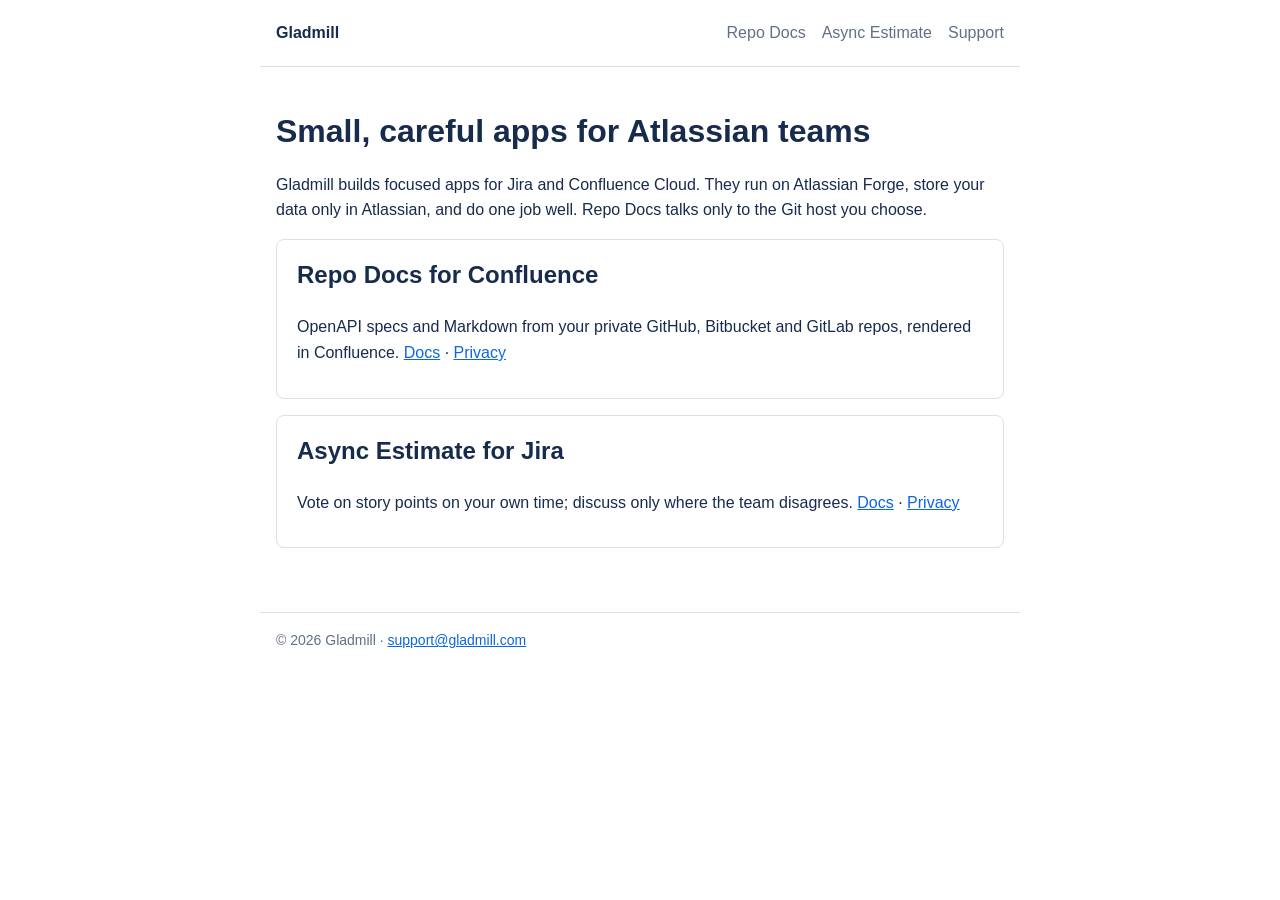
==== index.html @ 4dc609aa "Gladmill site: home, support, Repo Docs and Async Estimate docs + privacy Built from AlexanderLundin" ====
<!doctype html>
<html lang="en"><head><meta charset="utf-8"><meta name="viewport" content="width=device-width, initial-scale=1"><title>Gladmill</title><link rel="stylesheet" href="style.css"></head><body>
<header><a href="index.html">Gladmill</a><nav><a href="repo-docs/index.html">Repo Docs</a><a href="async-estimate/index.html">Async Estimate</a><a href="support.html">Support</a></nav></header>
<main>
<h1>Small, careful apps for Atlassian teams</h1>
<p>Gladmill builds focused apps for Jira and Confluence Cloud. They run on Atlassian Forge, store your data only in Atlassian, and do one job well. Repo Docs talks only to the Git host you choose.</p>
<div class="card"><h2 style="margin-top:0">Repo Docs for Confluence</h2><p>OpenAPI specs and Markdown from your private GitHub, Bitbucket and GitLab repos, rendered in Confluence. <a href="repo-docs/index.html">Docs</a> · <a href="repo-docs/privacy.html">Privacy</a></p></div>
<div class="card"><h2 style="margin-top:0">Async Estimate for Jira</h2><p>Vote on story points on your own time; discuss only where the team disagrees. <a href="async-estimate/index.html">Docs</a> · <a href="async-estimate/privacy.html">Privacy</a></p></div>
</main>
<footer>© 2026 Gladmill · <a href="mailto:support@gladmill.com">support@gladmill.com</a></footer>
</body></html>
---- style.css ----
:root { --fg: #172b4d; --muted: #626f86; --bg: #ffffff; --accent: #0c66e4; --line: #dcdfe4; --soft: #f7f8f9; }
@media (prefers-color-scheme: dark) { :root { --fg: #dee4ea; --muted: #9fadbc; --bg: #1d2125; --accent: #579dff; --line: #2c333a; --soft: #22272b; } }
* { box-sizing: border-box; }
body { margin: 0; overflow-wrap: break-word; background: var(--bg); color: var(--fg); font: 16px/1.6 -apple-system, BlinkMacSystemFont, "Segoe UI", Roboto, sans-serif; }
header, main, footer { max-width: 760px; margin: 0 auto; padding: 0 16px; }
header { display: flex; flex-wrap: wrap; gap: 8px 16px; justify-content: space-between; align-items: center; padding-top: 20px; padding-bottom: 20px; border-bottom: 1px solid var(--line); }
header a { color: var(--fg); text-decoration: none; font-weight: 700; }
nav { display: flex; flex-wrap: wrap; gap: 4px 16px; }
nav a { font-weight: 400; color: var(--muted); }
main { padding-top: 24px; padding-bottom: 48px; }
h1 { font-size: 32px; line-height: 1.2; } h2 { margin-top: 32px; }
a { color: var(--accent); }
code { overflow-wrap: anywhere; background: var(--soft); padding: 1px 5px; border-radius: 3px; font-size: 14px; }
.card { border: 1px solid var(--line); border-radius: 8px; padding: 16px 20px; margin: 16px 0; }
.muted { color: var(--muted); }
footer { border-top: 1px solid var(--line); padding-top: 16px; padding-bottom: 32px; color: var(--muted); font-size: 14px; }
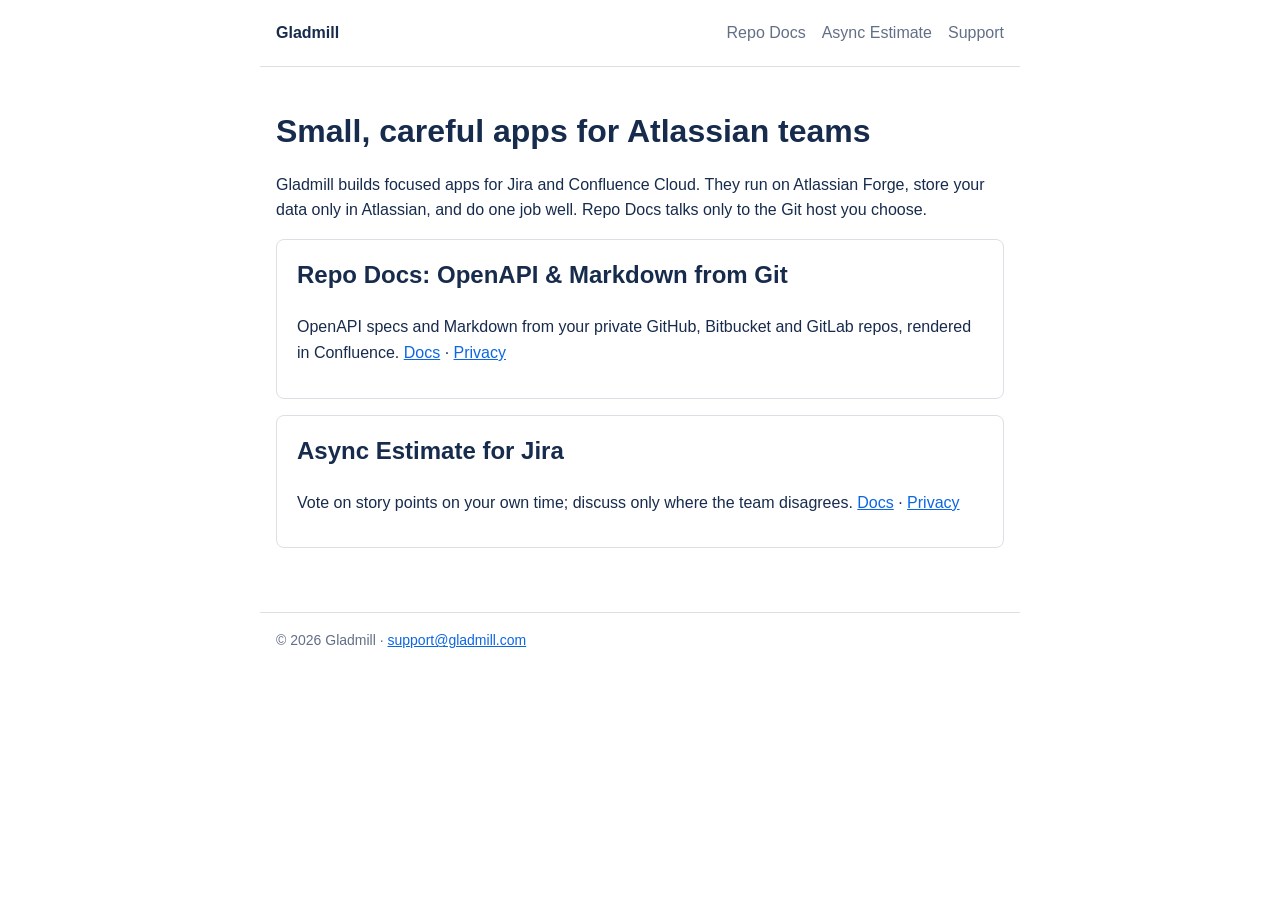
==== commit abc868ba: "Rename Repo Docs app to Repo Docs: OpenAPI & Markdown from Git Built from bench projects/marketplace" ====
--- a/index.html
+++ b/index.html
@@ -4,7 +4,7 @@
 <main>
 <h1>Small, careful apps for Atlassian teams</h1>
 <p>Gladmill builds focused apps for Jira and Confluence Cloud. They run on Atlassian Forge, store your data only in Atlassian, and do one job well. Repo Docs talks only to the Git host you choose.</p>
-<div class="card"><h2 style="margin-top:0">Repo Docs for Confluence</h2><p>OpenAPI specs and Markdown from your private GitHub, Bitbucket and GitLab repos, rendered in Confluence. <a href="repo-docs/index.html">Docs</a> · <a href="repo-docs/privacy.html">Privacy</a></p></div>
+<div class="card"><h2 style="margin-top:0">Repo Docs: OpenAPI &amp; Markdown from Git</h2><p>OpenAPI specs and Markdown from your private GitHub, Bitbucket and GitLab repos, rendered in Confluence. <a href="repo-docs/index.html">Docs</a> · <a href="repo-docs/privacy.html">Privacy</a></p></div>
 <div class="card"><h2 style="margin-top:0">Async Estimate for Jira</h2><p>Vote on story points on your own time; discuss only where the team disagrees. <a href="async-estimate/index.html">Docs</a> · <a href="async-estimate/privacy.html">Privacy</a></p></div>
 </main>
 <footer>© 2026 Gladmill · <a href="mailto:support@gladmill.com">support@gladmill.com</a></footer>
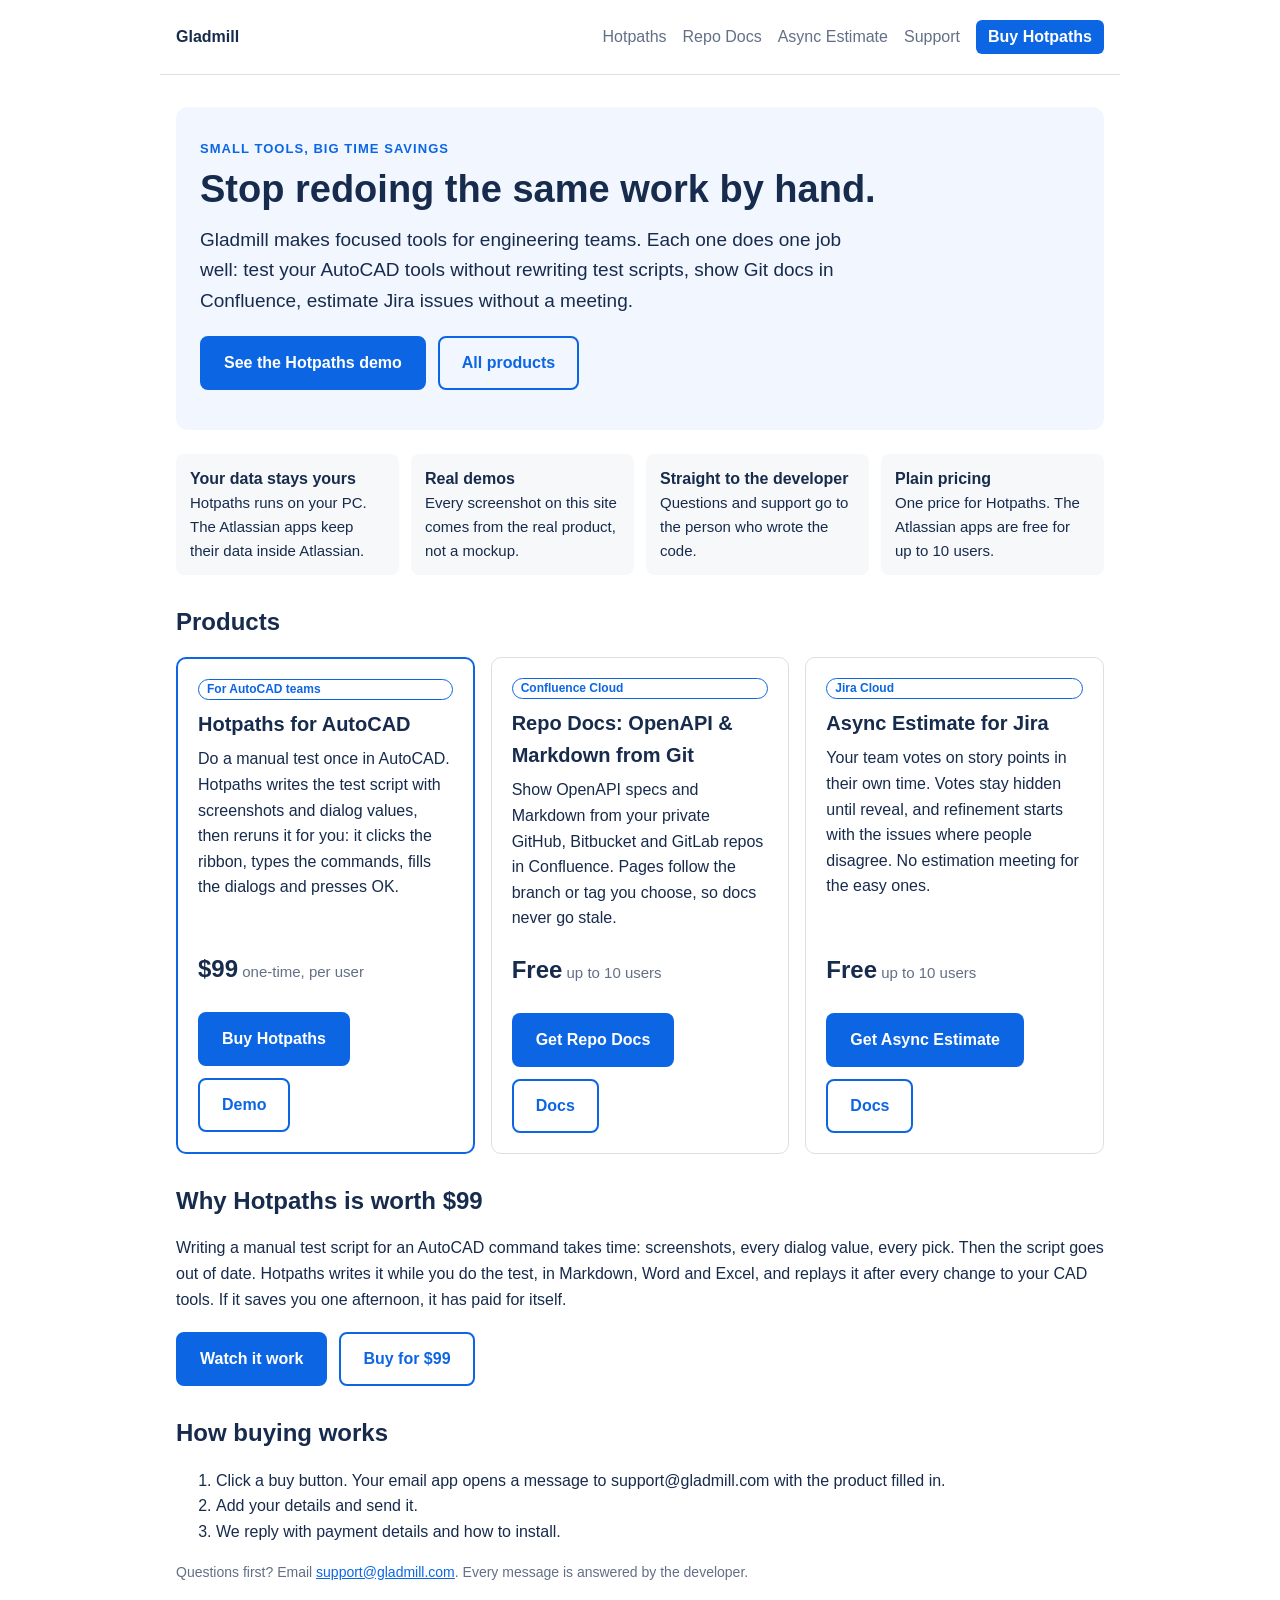
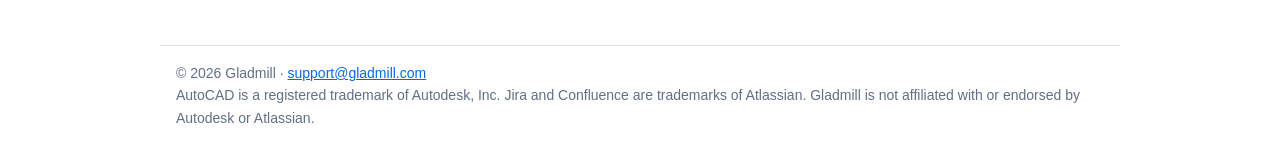
==== commit 713793eb: "Sales funnel: Hotpaths page ($99), buy buttons, sample test script (bench #88) Co-Authored-By: Claud" ====
--- a/index.html
+++ b/index.html
@@ -1,11 +1,65 @@
 <!doctype html>
-<html lang="en"><head><meta charset="utf-8"><meta name="viewport" content="width=device-width, initial-scale=1"><title>Gladmill</title><link rel="stylesheet" href="style.css"></head><body>
-<header><a href="index.html">Gladmill</a><nav><a href="repo-docs/index.html">Repo Docs</a><a href="async-estimate/index.html">Async Estimate</a><a href="support.html">Support</a></nav></header>
+<html lang="en"><head><meta charset="utf-8"><meta name="viewport" content="width=device-width, initial-scale=1"><title>Gladmill: tools that take the busywork out of engineering</title>
+<meta name="description" content="Hotpaths records a manual AutoCAD test once and turns it into a test script and a one-click rerun. Plus focused apps for Jira and Confluence Cloud.">
+<link rel="stylesheet" href="style.css"></head><body>
+<header><a href="index.html">Gladmill</a><nav><a href="hotpaths/index.html">Hotpaths</a><a href="repo-docs/index.html">Repo Docs</a><a href="async-estimate/index.html">Async Estimate</a><a href="support.html">Support</a><a class="nav-buy" href="hotpaths/index.html#buy">Buy Hotpaths</a></nav></header>
 <main>
-<h1>Small, careful apps for Atlassian teams</h1>
-<p>Gladmill builds focused apps for Jira and Confluence Cloud. They run on Atlassian Forge, store your data only in Atlassian, and do one job well. Repo Docs talks only to the Git host you choose.</p>
-<div class="card"><h2 style="margin-top:0">Repo Docs: OpenAPI &amp; Markdown from Git</h2><p>OpenAPI specs and Markdown from your private GitHub, Bitbucket and GitLab repos, rendered in Confluence. <a href="repo-docs/index.html">Docs</a> · <a href="repo-docs/privacy.html">Privacy</a></p></div>
-<div class="card"><h2 style="margin-top:0">Async Estimate for Jira</h2><p>Vote on story points on your own time; discuss only where the team disagrees. <a href="async-estimate/index.html">Docs</a> · <a href="async-estimate/privacy.html">Privacy</a></p></div>
+
+<section class="hero">
+<p class="eyebrow">Small tools, big time savings</p>
+<h1>Stop redoing the same work by hand.</h1>
+<p class="lead">Gladmill makes focused tools for engineering teams. Each one does one job well: test your AutoCAD tools without rewriting test scripts, show Git docs in Confluence, estimate Jira issues without a meeting.</p>
+<div class="btns"><a class="btn" href="hotpaths/index.html">See the Hotpaths demo</a><a class="btn ghost" href="#products">All products</a></div>
+</section>
+
+<ul class="facts">
+<li><strong>Your data stays yours</strong>Hotpaths runs on your PC. The Atlassian apps keep their data inside Atlassian.</li>
+<li><strong>Real demos</strong>Every screenshot on this site comes from the real product, not a mockup.</li>
+<li><strong>Straight to the developer</strong>Questions and support go to the person who wrote the code.</li>
+<li><strong>Plain pricing</strong>One price for Hotpaths. The Atlassian apps are free for up to 10 users.</li>
+</ul>
+
+<h2 id="products">Products</h2>
+<div class="grid">
+
+<div class="product featured">
+<span class="tag">For AutoCAD teams</span>
+<h3>Hotpaths for AutoCAD</h3>
+<p>Do a manual test once in AutoCAD. Hotpaths writes the test script with screenshots and dialog values, then reruns it for you: it clicks the ribbon, types the commands, fills the dialogs and presses OK.</p>
+<p class="price"><strong>$99</strong> one-time, per user</p>
+<div class="btns"><a class="btn" href="mailto:support@gladmill.com?subject=Buy%3A%20Hotpaths%20for%20AutoCAD&amp;body=Hi%20Gladmill%2C%0A%0AI%27d%20like%20to%20buy%20Hotpaths%20for%20AutoCAD%20%28%2499%20one-time%2C%20per%20user%29.%0A%0AName%3A%0ACompany%3A%0ANumber%20of%20users%3A%0AAutoCAD%20product%20and%20version%3A%0A%0AQuestions%3A%0A">Buy Hotpaths</a><a class="btn ghost" href="hotpaths/index.html">Demo</a></div>
+</div>
+
+<div class="product">
+<span class="tag">Confluence Cloud</span>
+<h3>Repo Docs: OpenAPI &amp; Markdown from Git</h3>
+<p>Show OpenAPI specs and Markdown from your private GitHub, Bitbucket and GitLab repos in Confluence. Pages follow the branch or tag you choose, so docs never go stale.</p>
+<p class="price"><strong>Free</strong> up to 10 users</p>
+<div class="btns"><a class="btn" href="mailto:support@gladmill.com?subject=Buy%3A%20Repo%20Docs%3A%20OpenAPI%20%26%20Markdown%20from%20Git%20%28Confluence%20Cloud%29&amp;body=Hi%20Gladmill%2C%0A%0AI%27d%20like%20to%20buy%20Repo%20Docs%3A%20OpenAPI%20%26%20Markdown%20from%20Git%20%28Confluence%20Cloud%29%20%28free%20up%20to%2010%20users%29.%0A%0AName%3A%0ACompany%3A%0ANumber%20of%20users%3A%0AAtlassian%20site%20%28yoursite.atlassian.net%29%3A%0A%0AQuestions%3A%0A">Get Repo Docs</a><a class="btn ghost" href="repo-docs/index.html">Docs</a></div>
+</div>
+
+<div class="product">
+<span class="tag">Jira Cloud</span>
+<h3>Async Estimate for Jira</h3>
+<p>Your team votes on story points in their own time. Votes stay hidden until reveal, and refinement starts with the issues where people disagree. No estimation meeting for the easy ones.</p>
+<p class="price"><strong>Free</strong> up to 10 users</p>
+<div class="btns"><a class="btn" href="mailto:support@gladmill.com?subject=Buy%3A%20Async%20Estimate%20for%20Jira%20%28Jira%20Cloud%29&amp;body=Hi%20Gladmill%2C%0A%0AI%27d%20like%20to%20buy%20Async%20Estimate%20for%20Jira%20%28Jira%20Cloud%29%20%28free%20up%20to%2010%20users%29.%0A%0AName%3A%0ACompany%3A%0ANumber%20of%20users%3A%0AAtlassian%20site%20%28yoursite.atlassian.net%29%3A%0A%0AQuestions%3A%0A">Get Async Estimate</a><a class="btn ghost" href="async-estimate/index.html">Docs</a></div>
+</div>
+
+</div>
+
+<h2>Why Hotpaths is worth $99</h2>
+<p>Writing a manual test script for an AutoCAD command takes time: screenshots, every dialog value, every pick. Then the script goes out of date. Hotpaths writes it while you do the test, in Markdown, Word and Excel, and replays it after every change to your CAD tools. If it saves you one afternoon, it has paid for itself.</p>
+<div class="btns"><a class="btn" href="hotpaths/index.html">Watch it work</a><a class="btn ghost" href="mailto:support@gladmill.com?subject=Buy%3A%20Hotpaths%20for%20AutoCAD&amp;body=Hi%20Gladmill%2C%0A%0AI%27d%20like%20to%20buy%20Hotpaths%20for%20AutoCAD%20%28%2499%20one-time%2C%20per%20user%29.%0A%0AName%3A%0ACompany%3A%0ANumber%20of%20users%3A%0AAutoCAD%20product%20and%20version%3A%0A%0AQuestions%3A%0A">Buy for $99</a></div>
+
+<h2>How buying works</h2>
+<ol>
+<li>Click a buy button. Your email app opens a message to support@gladmill.com with the product filled in.</li>
+<li>Add your details and send it.</li>
+<li>We reply with payment details and how to install.</li>
+</ol>
+<p class="muted small">Questions first? Email <a href="mailto:support@gladmill.com">support@gladmill.com</a>. Every message is answered by the developer.</p>
+
 </main>
-<footer>© 2026 Gladmill · <a href="mailto:support@gladmill.com">support@gladmill.com</a></footer>
+<footer>© 2026 Gladmill · <a href="mailto:support@gladmill.com">support@gladmill.com</a><br>AutoCAD is a registered trademark of Autodesk, Inc. Jira and Confluence are trademarks of Atlassian. Gladmill is not affiliated with or endorsed by Autodesk or Atlassian.</footer>
 </body></html>
--- a/style.css
+++ b/style.css
@@ -1,16 +1,73 @@
-:root { --fg: #172b4d; --muted: #626f86; --bg: #ffffff; --accent: #0c66e4; --line: #dcdfe4; --soft: #f7f8f9; }
-@media (prefers-color-scheme: dark) { :root { --fg: #dee4ea; --muted: #9fadbc; --bg: #1d2125; --accent: #579dff; --line: #2c333a; --soft: #22272b; } }
+:root { --fg: #172b4d; --muted: #626f86; --bg: #ffffff; --accent: #0c66e4; --accent-fg: #ffffff; --line: #dcdfe4; --soft: #f7f8f9; --good: #1f845a; --hero: #f1f6ff; }
+@media (prefers-color-scheme: dark) { :root { --fg: #dee4ea; --muted: #9fadbc; --bg: #1d2125; --accent: #579dff; --accent-fg: #1d2125; --line: #2c333a; --soft: #22272b; --good: #4bce97; --hero: #1c2b41; } }
 * { box-sizing: border-box; }
 body { margin: 0; overflow-wrap: break-word; background: var(--bg); color: var(--fg); font: 16px/1.6 -apple-system, BlinkMacSystemFont, "Segoe UI", Roboto, sans-serif; }
-header, main, footer { max-width: 760px; margin: 0 auto; padding: 0 16px; }
+header, main, footer, .wrap { max-width: 960px; margin: 0 auto; padding: 0 16px; }
 header { display: flex; flex-wrap: wrap; gap: 8px 16px; justify-content: space-between; align-items: center; padding-top: 20px; padding-bottom: 20px; border-bottom: 1px solid var(--line); }
 header a { color: var(--fg); text-decoration: none; font-weight: 700; }
-nav { display: flex; flex-wrap: wrap; gap: 4px 16px; }
+nav { display: flex; flex-wrap: wrap; align-items: center; gap: 4px 16px; }
 nav a { font-weight: 400; color: var(--muted); }
+nav a.nav-buy { color: var(--accent-fg); background: var(--accent); padding: 4px 12px; border-radius: 6px; font-weight: 600; }
 main { padding-top: 24px; padding-bottom: 48px; }
-h1 { font-size: 32px; line-height: 1.2; } h2 { margin-top: 32px; }
+h1 { font-size: 32px; line-height: 1.2; } h2 { margin-top: 32px; line-height: 1.25; }
 a { color: var(--accent); }
+img { max-width: 100%; height: auto; }
 code { overflow-wrap: anywhere; background: var(--soft); padding: 1px 5px; border-radius: 3px; font-size: 14px; }
 .card { border: 1px solid var(--line); border-radius: 8px; padding: 16px 20px; margin: 16px 0; }
 .muted { color: var(--muted); }
+.small { font-size: 14px; }
 footer { border-top: 1px solid var(--line); padding-top: 16px; padding-bottom: 32px; color: var(--muted); font-size: 14px; }
+
+.btn { display: inline-block; background: var(--accent); color: var(--accent-fg); text-decoration: none; font-weight: 700; padding: 12px 22px; border-radius: 8px; border: 2px solid var(--accent); }
+.btn:hover { filter: brightness(1.08); }
+.btn.ghost { background: transparent; color: var(--accent); }
+.btns { display: flex; flex-wrap: wrap; gap: 12px; margin: 20px 0 8px; }
+
+.hero { background: var(--hero); border-radius: 12px; padding: 32px 24px; margin: 8px 0 24px; }
+.hero h1 { font-size: 38px; margin: 0 0 12px; }
+.hero p.lead { font-size: 19px; margin: 0; max-width: 680px; }
+.eyebrow { text-transform: uppercase; letter-spacing: .08em; font-size: 13px; font-weight: 700; color: var(--accent); margin: 0 0 8px; }
+
+.facts { display: grid; grid-template-columns: repeat(auto-fit, minmax(200px, 1fr)); gap: 12px; margin: 24px 0; padding: 0; list-style: none; }
+.facts li { background: var(--soft); border-radius: 8px; padding: 12px 14px; font-size: 15px; }
+.facts strong { display: block; font-size: 16px; }
+
+.grid { display: grid; grid-template-columns: repeat(auto-fit, minmax(260px, 1fr)); gap: 16px; }
+.product { border: 1px solid var(--line); border-radius: 10px; padding: 20px; display: flex; flex-direction: column; }
+.product h3 { margin: 0 0 6px; font-size: 20px; }
+.product p { margin: 0 0 12px; }
+.product .price { font-size: 15px; color: var(--muted); margin-top: auto; padding-top: 8px; }
+.product .price strong { font-size: 24px; color: var(--fg); }
+.product .btns { margin: 12px 0 0; }
+.product.featured { border: 2px solid var(--accent); }
+.tag { display: inline-block; font-size: 12px; font-weight: 700; color: var(--accent); border: 1px solid var(--accent); border-radius: 99px; padding: 0 8px; margin-bottom: 8px; }
+
+.steps { counter-reset: step; list-style: none; padding: 0; }
+.steps > li { counter-increment: step; position: relative; padding-left: 44px; margin: 0 0 28px; }
+.steps > li::before { content: counter(step); position: absolute; left: 0; top: 0; width: 30px; height: 30px; border-radius: 50%; background: var(--accent); color: var(--accent-fg); font-weight: 700; text-align: center; line-height: 30px; }
+.steps h3 { margin: 0 0 6px; }
+.shot { border: 1px solid var(--line); border-radius: 6px; display: block; margin: 10px 0; }
+.pair { display: flex; flex-wrap: wrap; gap: 16px; align-items: flex-start; }
+.pair figure { margin: 0; }
+figcaption { font-size: 14px; color: var(--muted); }
+
+.compare { width: 100%; border-collapse: collapse; margin: 12px 0; font-size: 15px; }
+.compare th, .compare td { text-align: left; border-bottom: 1px solid var(--line); padding: 8px 10px; vertical-align: top; }
+.compare th { background: var(--soft); }
+.table-scroll { overflow-x: auto; }
+
+.buybox { border: 2px solid var(--accent); border-radius: 12px; padding: 24px; margin: 32px 0; }
+.buybox .amount { font-size: 44px; font-weight: 800; line-height: 1; }
+.buybox ul { padding-left: 20px; }
+.check { list-style: none; padding-left: 0; }
+.check li { padding-left: 26px; position: relative; margin: 4px 0; }
+.check li::before { content: "✓"; position: absolute; left: 0; color: var(--good); font-weight: 800; }
+
+details { border-bottom: 1px solid var(--line); padding: 12px 0; }
+summary { cursor: pointer; font-weight: 600; }
+details p { margin: 8px 0 0; }
+
+.stickybuy { position: sticky; bottom: 0; background: var(--bg); border-top: 1px solid var(--line); padding: 10px 16px; display: flex; gap: 12px; align-items: center; justify-content: center; flex-wrap: wrap; z-index: 5; }
+.stickybuy .btn { padding: 8px 18px; }
+
+@media (max-width: 560px) { .hero { padding: 24px 16px; } .hero h1 { font-size: 30px; } .buybox .amount { font-size: 36px; } }
